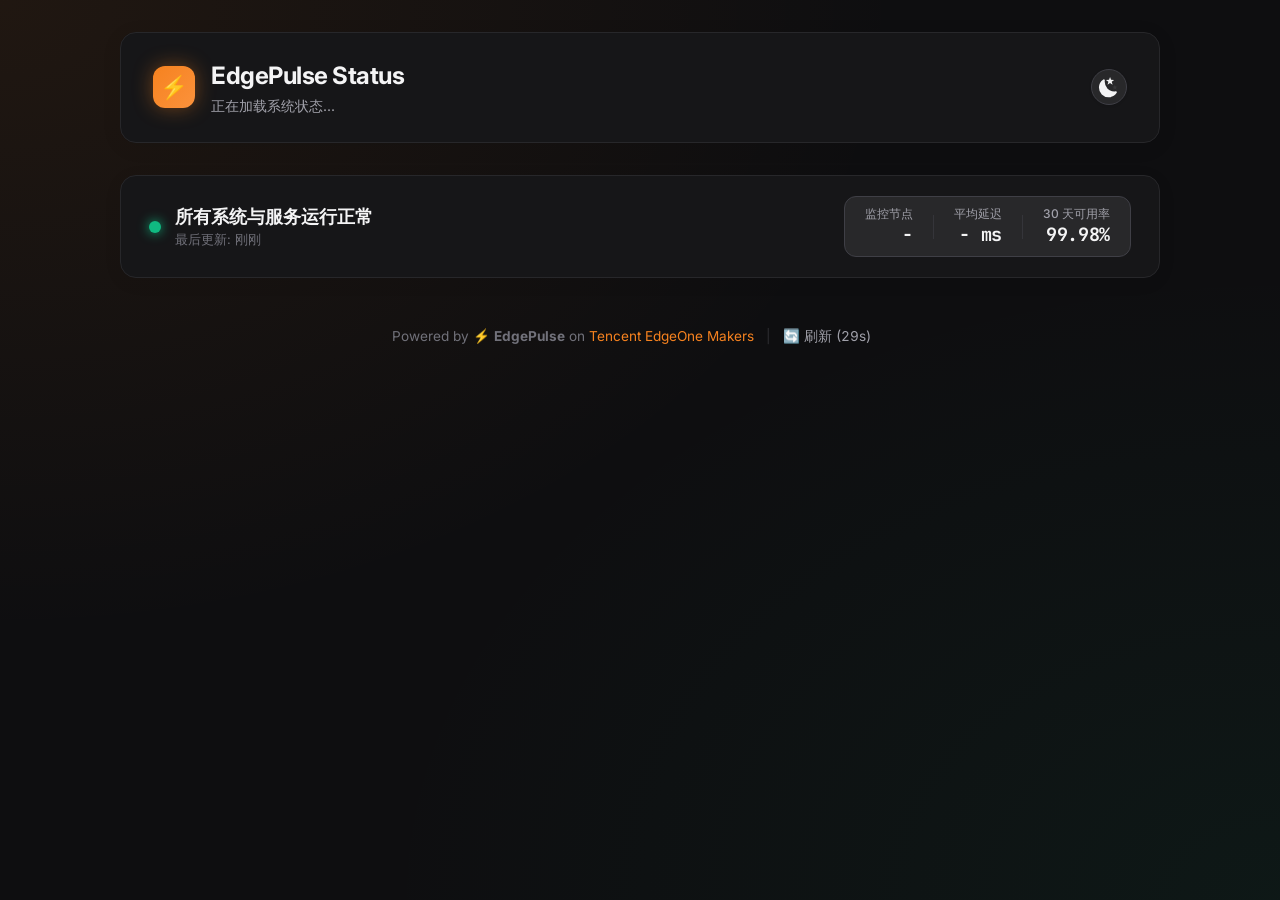
==== index.html @ 8e7bcbd8 "fix(ui): enforce fixed width and tabular-nums on countdownText to prevent footer layout shift flicke" ====
<!DOCTYPE html>
<html lang="zh-CN">
<head>
  <meta charset="UTF-8">
  <meta name="viewport" content="width=device-width, initial-scale=1.0">
  <title id="pageTitle">EdgePulse - 边缘在线监控与服务状态</title>
  <link rel="shortcut icon" id="siteFavicon" href="data:image/svg+xml,<svg xmlns=%22http://www.w3.org/2000/svg%22 viewBox=%220 0 100 100%22><text y=%22.9em%22 font-size=%2290%22>⚡</text></svg>">
  <meta name="description" content="基于 EdgeOne Makers 构建的超低延时、全球多节点 Serverless 状态监控与 Status Page 系统">
  <link rel="stylesheet" href="index.css">
</head>
<body>
  <div class="container">
    <!-- Header -->
    <header>
      <div class="brand">
        <div class="brand-logo" id="appLogo">⚡</div>
        <div class="brand-info">
          <h1 id="appTitle">EdgePulse Status</h1>
          <p id="appAnnouncement">正在加载系统状态...</p>
        </div>
      </div>
      <div class="header-controls">
        <button class="refresh-btn" id="themeBtn" onclick="toggleTheme()" title="切换主题">
          <span id="themeBtnIcon">🌙</span>
        </button>
      </div>
    </header>

    <!-- Consolidated Hero Status & Metrics Banner -->
    <section class="status-hero-card" id="statusBanner">
      <div class="hero-left">
        <div class="status-pulse-dot operational" id="statusDot"></div>
        <div class="hero-status-info">
          <h2 id="overallStatusText">所有系统与服务运行正常</h2>
          <p id="lastCheckTime">最后更新: 刚刚</p>
        </div>
      </div>

      <div class="hero-right-metrics">
        <div class="metric-inline-item">
          <span class="metric-inline-label">监控节点</span>
          <span class="metric-inline-value" id="totalSitesCount">-</span>
        </div>
        <div class="metric-inline-divider"></div>
        <div class="metric-inline-item">
          <span class="metric-inline-label">平均延迟</span>
          <span class="metric-inline-value" id="avgLatencyValue">- ms</span>
        </div>
        <div class="metric-inline-divider"></div>
        <div class="metric-inline-item">
          <span class="metric-inline-label">30 天可用率</span>
          <span class="metric-inline-value" id="overallSlaValue">99.98%</span>
        </div>
      </div>
    </section>

    <!-- Main Service List Section -->
    <main id="serviceListContainer">
      <!-- Dynamic Service Cards Rendered by JS -->
    </main>

    <!-- Footer -->
    <footer>
      <p>
        <span>Powered by ⚡ <strong>EdgePulse</strong> on <a href="https://cloud.tencent.com/document/product/1552/127365" target="_blank" rel="noopener">Tencent EdgeOne Makers</a></span>
        <span id="icpContainer" style="display: none;">
          <span style="margin: 0 0.5rem; opacity: 0.3;">|</span>
          <a id="icpText" href="https://beian.miit.gov.cn/" target="_blank" rel="noopener" style="color: var(--text-secondary); text-decoration: none;"></a>
        </span>
        <span style="margin: 0 0.5rem; opacity: 0.3;">|</span>
        <span id="footerRefreshBtn" onclick="manualRefresh()" style="cursor: pointer; color: var(--text-secondary); transition: color 0.2s; display: inline-flex; align-items: center; gap: 0.3rem;" onmouseover="this.style.color='var(--color-accent)'" onmouseout="this.style.color='var(--text-secondary)'" title="点击立即刷新">
          <span>🔄</span> <span id="countdownText" style="display: inline-block; min-width: 84px; text-align: left; font-variant-numeric: tabular-nums;">刷新 (30s)</span>
        </span>
      </p>
    </footer>
  </div>

  <script src="index.js"></script>
</body>
</html>
---- index.css ----
/* EdgePulse - Cloudflare Kumo UI Design System (Powered by Base UI Tokens) */
@import url('https://fonts.googleapis.com/css2?family=Inter:wght@300;400;500;600;700&family=JetBrains+Mono:wght@400;500&display=swap');

:root, :root[data-theme="dimmed"] {
  /* Kumo UI Dark Tokens (Matte Obsidian) */
  --bg-primary: #0e0e10;
  --bg-card: #161618;
  --bg-card-hover: #1e1e22;
  --border-card: #27272a;
  --border-card-bright: #3f3f46;
  
  --bg-btn-secondary: rgba(255, 255, 255, 0.08);
  --bg-btn-secondary-hover: rgba(255, 255, 255, 0.16);

  --text-primary: #f4f4f5;
  --text-secondary: #a1a1aa;
  --text-muted: #71717a;
  
  --color-accent: #f6821f; /* Cloudflare Kumo Orange */
  --color-accent-blue: #3b82f6; /* Base UI Blue */
  --color-green: #10b981;
  --color-green-glow: rgba(16, 185, 129, 0.2);
  --color-yellow: #f59e0b;
  --color-yellow-glow: rgba(245, 158, 11, 0.2);
  --color-red: #ef4444;
  --color-red-glow: rgba(239, 68, 68, 0.2);

  --font-heading: 'Inter', -apple-system, BlinkMacSystemFont, sans-serif;
  --font-body: 'Inter', -apple-system, BlinkMacSystemFont, sans-serif;
  --font-mono: 'JetBrains Mono', monospace;
  --radius-kumo: 10px;
}

:root[data-theme="light"] {
  /* Kumo UI Light Tokens */
  --bg-primary: #f3f4f6;
  --bg-card: #ffffff;
  --bg-card-hover: #f9fafb;
  --border-card: #e5e7eb;
  --border-card-bright: #d1d5db;
  
  --bg-btn-secondary: #e5e7eb;
  --bg-btn-secondary-hover: #d1d5db;

  --text-primary: #111827;
  --text-secondary: #374151;
  --text-muted: #6b7280;
  
  --color-accent: #f6821f;
  --color-accent-blue: #2563eb;
  --color-green: #059669;
  --color-green-glow: rgba(5, 150, 105, 0.15);
  --color-yellow: #d97706;
  --color-yellow-glow: rgba(217, 119, 6, 0.15);
  --color-red: #dc2626;
  --color-red-glow: rgba(220, 38, 38, 0.15);

  --font-heading: 'Inter', sans-serif;
  --font-body: 'Inter', sans-serif;
  --font-mono: 'JetBrains Mono', monospace;
  --radius-kumo: 10px;
}

* {
  box-sizing: border-box;
  margin: 0;
  padding: 0;
}

body {
  background-color: var(--bg-primary);
  background-image: 
    radial-gradient(at 0% 0%, rgba(246, 130, 31, 0.08) 0px, transparent 50%),
    radial-gradient(at 100% 100%, rgba(16, 185, 129, 0.06) 0px, transparent 50%);
  background-attachment: fixed;
  color: var(--text-primary);
  font-family: var(--font-body);
  line-height: 1.6;
  min-height: 100vh;
  padding: 2rem 1rem;
}

.container {
  max-width: 1040px;
  margin: 0 auto;
}

/* Glass Header */
header {
  background: var(--bg-card);
  backdrop-filter: blur(16px);
  -webkit-backdrop-filter: blur(16px);
  border: 1px solid var(--border-card);
  border-radius: 16px;
  padding: 1.5rem 2rem;
  margin-bottom: 2rem;
  display: flex;
  justify-content: space-between;
  align-items: center;
  box-shadow: 0 4px 20px rgba(0, 0, 0, 0.08);
}

.brand {
  display: flex;
  align-items: center;
  gap: 1rem;
}

.brand-logo {
  width: 42px;
  height: 42px;
  background: linear-gradient(135deg, #f6821f, #fb923c);
  border-radius: 12px;
  display: flex;
  align-items: center;
  justify-content: center;
  font-size: 1.4rem;
  font-weight: 700;
  color: #fff;
  box-shadow: 0 0 20px rgba(246, 130, 31, 0.4);
}

.brand-info h1 {
  font-family: var(--font-heading);
  font-size: 1.5rem;
  font-weight: 700;
  letter-spacing: -0.02em;
  color: var(--text-primary);
}

.brand-info p {
  font-size: 0.875rem;
  color: var(--text-secondary);
}

.header-controls {
  display: flex;
  align-items: center;
  gap: 0.75rem;
}

.refresh-btn {
  background: var(--bg-btn-secondary);
  border: 1px solid var(--border-card-bright);
  color: var(--text-primary);
  width: 36px;
  height: 36px;
  padding: 0;
  border-radius: 50%;
  cursor: pointer;
  display: inline-flex;
  align-items: center;
  justify-content: center;
  transition: all 0.2s cubic-bezier(0.16, 1, 0.3, 1);
  box-shadow: 0 1px 3px rgba(0,0,0,0.1);
}

.refresh-btn:hover {
  background: var(--bg-btn-secondary-hover);
  border-color: var(--color-accent);
  color: var(--color-accent);
  transform: translateY(-1px);
}

.refresh-btn svg {
  width: 1.45rem;
  height: 1.45rem;
  display: block;
}

.logout-btn {
  background: rgba(239, 68, 68, 0.12);
  border: 1px solid rgba(239, 68, 68, 0.3);
  color: var(--color-red);
  padding: 0.45rem 0.9rem;
  border-radius: 9999px;
  cursor: pointer;
  font-size: 0.85rem;
  font-weight: 500;
  display: inline-flex;
  align-items: center;
  gap: 0.35rem;
  transition: all 0.2s cubic-bezier(0.16, 1, 0.3, 1);
}

.logout-btn:hover {
  background: var(--color-red);
  color: #ffffff;
  border-color: var(--color-red);
}

/* Integrated Single Hero Status & Metrics Card */
.status-hero-card {
  background: var(--bg-card);
  border: 1px solid var(--border-card);
  border-radius: 16px;
  padding: 1.25rem 1.75rem;
  margin-bottom: 2rem;
  display: flex;
  align-items: center;
  justify-content: space-between;
  gap: 1.5rem;
  box-shadow: 0 4px 20px rgba(0, 0, 0, 0.05);
  flex-wrap: wrap;
}

.hero-left {
  display: flex;
  align-items: center;
  gap: 0.85rem;
  flex: 1;
  min-width: 260px;
}

.status-pulse-dot {
  width: 12px;
  height: 12px;
  border-radius: 50%;
  flex-shrink: 0;
}

.status-pulse-dot.operational {
  background-color: var(--color-green);
  box-shadow: 0 0 12px var(--color-green);
}

.status-pulse-dot.degraded {
  background-color: var(--color-yellow);
  box-shadow: 0 0 12px var(--color-yellow);
}

.status-pulse-dot.down {
  background-color: var(--color-red);
  box-shadow: 0 0 12px var(--color-red);
}

.hero-status-info {
  display: flex;
  flex-direction: column;
  justify-content: center;
}

.hero-status-info h2 {
  font-family: var(--font-heading);
  font-size: 1.15rem;
  font-weight: 600;
  color: var(--text-primary);
  line-height: 1.3;
  margin: 0;
}

.hero-status-info p {
  font-size: 0.8rem;
  color: var(--text-muted);
  margin: 0.2rem 0 0 0;
  line-height: 1.2;
}

/* Right-aligned Metrics inside Hero Card */
.hero-right-metrics {
  display: flex;
  align-items: center;
  gap: 1.25rem;
  background: var(--bg-btn-secondary);
  border: 1px solid var(--border-card-bright);
  padding: 0.65rem 1.25rem;
  border-radius: 12px;
}

.metric-inline-item {
  display: flex;
  flex-direction: column;
  align-items: flex-end;
}

.metric-inline-label {
  font-size: 0.75rem;
  color: var(--text-secondary);
  font-weight: 500;
  line-height: 1.2;
}

.metric-inline-value {
  font-family: var(--font-mono);
  font-size: 1.15rem;
  font-weight: 700;
  color: var(--text-primary);
  letter-spacing: -0.02em;
  margin-top: 0.15rem;
  line-height: 1.2;
}

.metric-inline-divider {
  width: 1px;
  height: 24px;
  background: var(--border-card-bright);
  opacity: 0.6;
}

/* Tag Badges for SSL & Domain Expiry */
.tag-badge {
  display: inline-flex;
  align-items: center;
  gap: 0.25rem;
  font-size: 0.7rem;
  font-family: var(--font-mono);
  padding: 0.12rem 0.45rem;
  border-radius: 9999px;
  background: var(--bg-btn-secondary);
  border: 1px solid var(--border-card-bright);
  font-weight: 500;
}

/* Sparkline Container */
.sparkline-container {
  display: flex;
  align-items: center;
  gap: 0.6rem;
}

.sparkline-svg {
  width: 70px;
  height: 20px;
  overflow: visible;
}

/* Group & Section Title */
.group-title {
  font-family: var(--font-heading);
  font-size: 0.95rem;
  font-weight: 600;
  color: var(--text-secondary);
  margin: 1.25rem 0 0.65rem 0;
  display: flex;
  align-items: center;
  gap: 0.4rem;
}

/* System Grid Cards */
.services-grid {
  display: flex;
  flex-direction: column;
  gap: 0.65rem;
}

.service-card {
  background: var(--bg-card);
  border: 1px solid var(--border-card);
  border-radius: 12px;
  padding: 0.75rem 1.15rem;
  margin-bottom: 0.65rem;
  transition: all 0.2s cubic-bezier(0.16, 1, 0.3, 1);
}

.service-card:hover {
  border-color: var(--border-card-bright);
  box-shadow: 0 4px 14px rgba(0,0,0,0.05);
}

.service-header {
  display: flex;
  justify-content: space-between;
  align-items: center;
}

.service-info {
  display: flex;
  align-items: center;
  gap: 0.5rem;
}

.service-name {
  font-weight: 600;
  font-size: 0.9rem;
  color: var(--text-primary);
  display: flex;
  align-items: center;
  gap: 0.4rem;
  flex-wrap: wrap;
}

.service-type {
  font-size: 0.7rem;
  font-family: var(--font-mono);
  padding: 0.1rem 0.4rem;
  border-radius: 4px;
  background: var(--bg-card-hover);
  color: var(--text-muted);
}

.badge {
  padding: 0.15rem 0.55rem;
  border-radius: 9999px;
  font-size: 0.75rem;
  font-weight: 600;
  display: inline-flex;
  align-items: center;
  gap: 0.25rem;
}

.badge-operational {
  background: var(--color-green-glow);
  color: var(--color-green);
  border: 1px solid rgba(16, 185, 129, 0.3);
}

.badge-degraded {
  background: var(--color-yellow-glow);
  color: var(--color-yellow);
  border: 1px solid rgba(245, 158, 11, 0.3);
}

.badge-down {
  background: var(--color-red-glow);
  color: var(--color-red);
  border: 1px solid rgba(239, 68, 68, 0.3);
}

/* Uptime Bar (30 Days) */
.uptime-bar-container {
  margin-top: 0.45rem;
}

.uptime-bar-header {
  display: flex;
  justify-content: space-between;
  font-size: 0.7rem;
  color: var(--text-muted);
  margin-bottom: 0.25rem;
}

.uptime-bars {
  display: flex;
  gap: 2px;
  height: 12px;
}

.uptime-bar-pill {
  flex: 1;
  border-radius: 3px;
  background-color: var(--color-green);
  opacity: 0.85;
  transition: opacity 0.2s;
  position: relative;
}

.uptime-bar-pill:hover {
  opacity: 1;
  transform: scaleY(1.15);
}

.uptime-bar-pill.down {
  background-color: var(--color-red);
}

.uptime-bar-pill.degraded {
  background-color: var(--color-yellow);
}

/* Sparkline Chart Container */
.latency-info {
  font-size: 0.85rem;
  color: var(--text-secondary);
  display: flex;
  align-items: center;
  gap: 1rem;
}

footer {
  text-align: center;
  margin-top: 3rem;
  color: var(--text-muted);
  font-size: 0.85rem;
}

footer a {
  color: var(--color-accent);
  text-decoration: none;
}

#countdownText {
  display: inline-block;
  min-width: 84px;
  text-align: left;
  font-variant-numeric: tabular-nums;
}

/* Modal Component */
.modal-overlay {
  position: fixed;
  top: 0;
  left: 0;
  right: 0;
  bottom: 0;
  background: rgba(0, 0, 0, 0.7);
  backdrop-filter: blur(12px);
  display: flex;
  align-items: center;
  justify-content: center;
  z-index: 999;
  opacity: 0;
  pointer-events: none;
  transition: all 0.3s ease;
}

.modal-overlay.active {
  opacity: 1;
  pointer-events: auto;
}

.modal-content {
  background: var(--bg-card);
  border: 1px solid var(--border-card-bright);
  border-radius: 16px;
  width: 100%;
  max-width: 520px;
  padding: 1.75rem;
  box-shadow: 0 20px 50px rgba(0, 0, 0, 0.4);
}

.modal-header {
  display: flex;
  justify-content: space-between;
  align-items: center;
  margin-bottom: 1.5rem;
}

.close-btn {
  background: none;
  border: none;
  color: var(--text-secondary);
  font-size: 1.25rem;
  cursor: pointer;
}

.form-group {
  margin-bottom: 1.25rem;
}

.form-group label {
  display: block;
  font-size: 0.875rem;
  font-weight: 500;
  color: var(--text-primary);
  margin-bottom: 0.45rem;
}

/* Cloudflare Kumo UI / Base UI Form Controls */
input[type="text"],
input[type="password"],
input[type="url"],
input[type="number"],
input[type="email"],
select,
textarea {
  width: 100%;
  background: var(--bg-card);
  border: 1px solid var(--border-card-bright);
  border-radius: var(--radius-kumo, 8px);
  padding: 0.65rem 0.85rem;
  color: var(--text-primary);
  font-family: var(--font-body);
  font-size: 0.875rem;
  line-height: 1.4;
  outline: none;
  box-sizing: border-box;
  transition: all 0.15s ease-in-out;
  box-shadow: 0 1px 2px rgba(0, 0, 0, 0.05);
}

input::placeholder, select::placeholder {
  color: var(--text-muted);
}

/* Base UI / Kumo UI Focus Ring (Cloudflare Orange Accent) */
input[type="text"]:focus,
input[type="password"]:focus,
input[type="url"]:focus,
input[type="number"]:focus,
input[type="email"]:focus,
select:focus,
textarea:focus {
  border-color: var(--color-accent) !important;
  box-shadow: 0 0 0 3px rgba(246, 130, 31, 0.2) !important;
  background: var(--bg-card);
}

/* Cloudflare Kumo UI / Base UI Toast & Confirm Modal System */
.kumo-toast-container {
  position: fixed;
  top: 1.5rem;
  right: 1.5rem;
  z-index: 10000;
  display: flex;
  flex-direction: column;
  gap: 0.75rem;
  pointer-events: none;
}

.kumo-toast {
  pointer-events: auto;
  min-width: 300px;
  max-width: 440px;
  background: var(--bg-card);
  border: 1px solid var(--border-card-bright);
  border-radius: var(--radius-kumo, 10px);
  padding: 0.85rem 1.1rem;
  box-shadow: 0 12px 32px rgba(0, 0, 0, 0.3);
  display: flex;
  align-items: flex-start;
  gap: 0.75rem;
  color: var(--text-primary);
  font-family: var(--font-body);
  font-size: 0.875rem;
  line-height: 1.4;
  backdrop-filter: blur(16px);
  -webkit-backdrop-filter: blur(16px);
  transform: translateY(-20px) scale(0.95);
  opacity: 0;
  transition: all 0.3s cubic-bezier(0.16, 1, 0.3, 1);
}

.kumo-toast.show {
  transform: translateY(0) scale(1);
  opacity: 1;
}

.kumo-toast-icon {
  font-size: 1.1rem;
  line-height: 1;
  margin-top: 0.1rem;
}

.kumo-toast-content {
  flex: 1;
}

.kumo-toast-title {
  font-weight: 600;
  margin-bottom: 0.2rem;
}

.kumo-toast-close {
  cursor: pointer;
  color: var(--text-muted);
  font-size: 1rem;
  line-height: 1;
  padding: 0.1rem 0.3rem;
  border-radius: 4px;
  transition: color 0.15s;
}

.kumo-toast-close:hover {
  color: var(--text-primary);
}

.kumo-toast.success {
  border-left: 4px solid var(--color-green);
}
.kumo-toast.error {
  border-left: 4px solid var(--color-red);
}
.kumo-toast.info {
  border-left: 4px solid var(--color-accent);
}

/* Cloudflare Kumo Confirm Modal */
.kumo-dialog-overlay {
  position: fixed;
  top: 0; left: 0; right: 0; bottom: 0;
  background: rgba(0, 0, 0, 0.6);
  backdrop-filter: blur(12px);
  z-index: 99999;
  display: flex;
  align-items: center;
  justify-content: center;
  opacity: 0;
  pointer-events: none;
  transition: opacity 0.2s cubic-bezier(0.16, 1, 0.3, 1);
}

.kumo-dialog-overlay.active {
  opacity: 1;
  pointer-events: auto;
}

.kumo-dialog-card {
  background: var(--bg-card);
  border: 1px solid var(--border-card-bright);
  border-radius: 14px;
  width: 90%;
  max-width: 420px;
  padding: 1.5rem;
  box-shadow: 0 20px 40px rgba(0, 0, 0, 0.3);
  transform: scale(0.95);
  transition: transform 0.2s cubic-bezier(0.16, 1, 0.3, 1);
}

.kumo-dialog-overlay.active .kumo-dialog-card {
  transform: scale(1);
}

.kumo-dialog-title {
  font-family: var(--font-heading);
  font-size: 1.1rem;
  font-weight: 600;
  color: var(--text-primary);
  margin-bottom: 0.6rem;
}

.kumo-dialog-body {
  font-size: 0.9rem;
  color: var(--text-secondary);
  margin-bottom: 1.5rem;
  line-height: 1.5;
}

/* Cloudflare Kumo UI / Base UI Toggle Switch Component */
.kumo-switch {
  position: relative;
  display: inline-flex;
  align-items: center;
  gap: 0.6rem;
  cursor: pointer;
  user-select: none;
  font-size: 0.875rem;
  color: var(--text-primary);
}

.kumo-switch input[type="checkbox"] {
  position: absolute;
  opacity: 0;
  width: 0;
  height: 0;
  margin: 0;
}

.kumo-switch-track {
  width: 42px;
  height: 22px;
  background-color: var(--bg-btn-secondary);
  border: 1px solid var(--border-card-bright);
  border-radius: 9999px;
  position: relative;
  transition: background-color 0.25s cubic-bezier(0.16, 1, 0.3, 1), border-color 0.25s;
  flex-shrink: 0;
}

.kumo-switch-thumb {
  width: 16px;
  height: 16px;
  background-color: #ffffff;
  border-radius: 50%;
  position: absolute;
  top: 2px;
  left: 2px;
  box-shadow: 0 2px 5px rgba(0, 0, 0, 0.3);
  transition: transform 0.25s cubic-bezier(0.16, 1, 0.3, 1);
}

/* Switch Active/Checked State */
.kumo-switch input[type="checkbox"]:checked + .kumo-switch-track {
  background-color: var(--color-accent);
  border-color: var(--color-accent);
}

.kumo-switch input[type="checkbox"]:checked + .kumo-switch-track .kumo-switch-thumb {
  transform: translateX(20px);
}

/* Base UI Focus Ring */
.kumo-switch input[type="checkbox"]:focus-visible + .kumo-switch-track {
  outline: 2px solid var(--color-accent);
  outline-offset: 2px;
}

.checkbox-item {
  display: inline-flex;
  align-items: center;
  gap: 0.5rem;
  background: var(--bg-btn-secondary);
  padding: 0.4rem 0.8rem;
  border-radius: 6px;
  border: 1px solid var(--border-card-bright);
  cursor: pointer;
  color: var(--text-primary);
}

input[type="file"] {
  background: var(--bg-card);
  border: 1px solid var(--border-card-bright);
  border-radius: var(--radius-kumo, 8px);
  padding: 0.35rem 0.5rem;
  color: var(--text-primary);
  font-family: var(--font-body);
  font-size: 0.85rem;
  cursor: pointer;
  box-sizing: border-box;
}

input[type="file"]::file-selector-button {
  background: var(--bg-btn-secondary);
  border: 1px solid var(--border-card-bright);
  color: var(--text-primary);
  padding: 0.35rem 0.75rem;
  border-radius: 6px;
  cursor: pointer;
  font-family: var(--font-body);
  font-size: 0.8rem;
  font-weight: 500;
  margin-right: 0.75rem;
  transition: all 0.2s ease;
}

input[type="file"]::file-selector-button:hover {
  background: var(--color-accent);
  color: #ffffff;
  border-color: var(--color-accent);
}

/* Select dropdown options styling */
select option {
  background-color: var(--bg-card);
  color: var(--text-primary);
  padding: 0.5rem;
}

.modal-footer {
  display: flex;
  justify-content: flex-end;
  gap: 0.75rem;
  margin-top: 1.5rem;
}

/* Universal Button Styles (Light & Dark Responsive) */
.btn-primary {
  background: var(--color-accent);
  color: #ffffff;
  border: none;
  padding: 0.65rem 1.25rem;
  border-radius: 8px;
  cursor: pointer;
  font-weight: 600;
  transition: all 0.2s ease-in-out;
  box-shadow: 0 2px 6px rgba(246, 130, 31, 0.3);
}

.btn-primary:hover {
  background: #e07014;
  box-shadow: 0 4px 12px rgba(246, 130, 31, 0.4);
  transform: translateY(-1px);
}

.btn-secondary {
  background: var(--bg-btn-secondary);
  color: var(--text-primary);
  border: 1px solid var(--border-card-bright);
  padding: 0.65rem 1rem;
  border-radius: 8px;
  cursor: pointer;
  font-weight: 500;
  transition: all 0.2s ease-in-out;
}

.btn-secondary:hover {
  background: var(--bg-btn-secondary-hover);
  border-color: var(--text-secondary);
  color: var(--text-primary);
}

@media (max-width: 768px) {
  header, .status-banner {
    flex-direction: column;
    align-items: flex-start;
    gap: 1rem;
  }
  .metrics-grid {
    grid-template-columns: 1fr;
  }
}
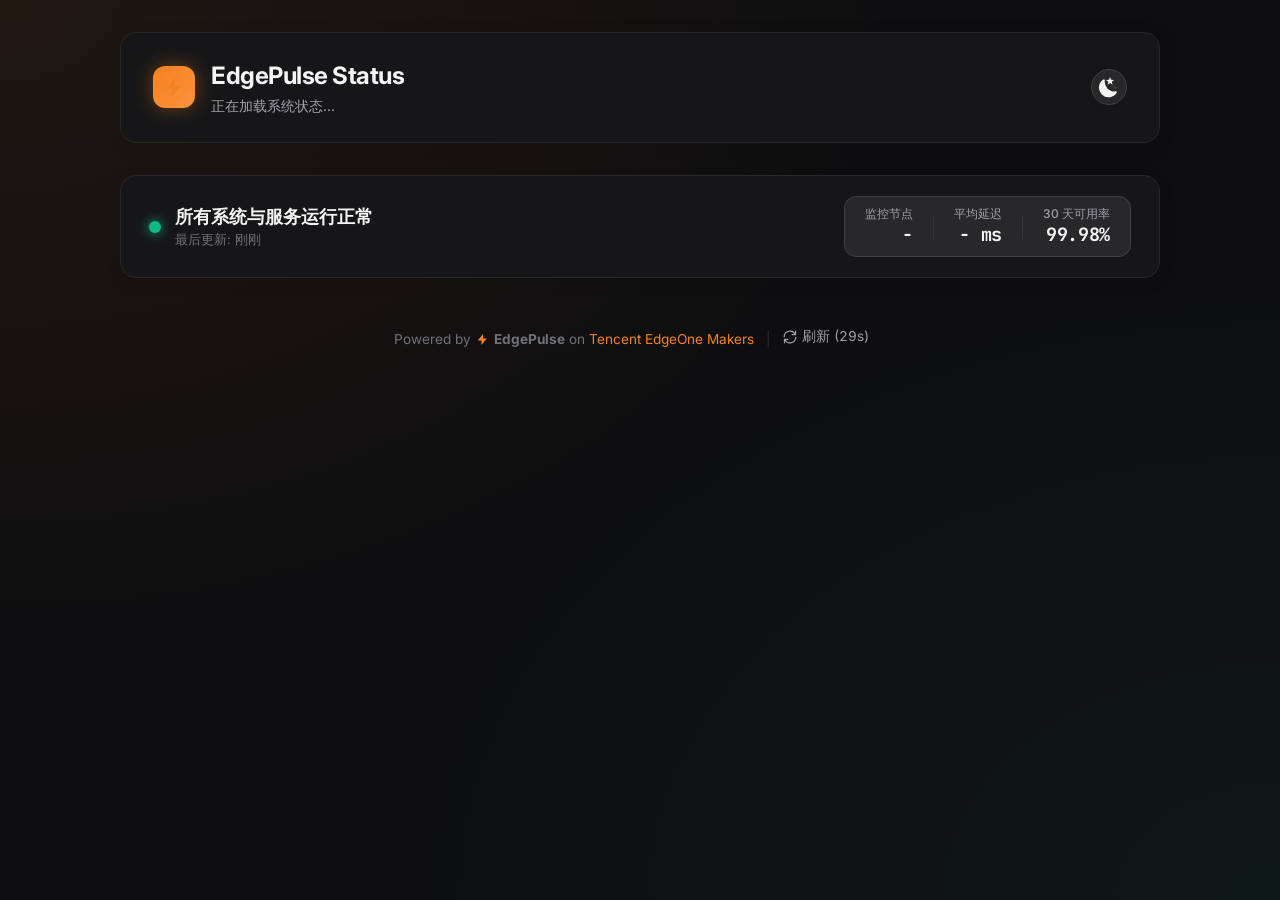
==== commit fe353bd5: "style(ui): eliminate all emoji icons across entire codebase and replace with resolution-independent " ====
--- a/index.html
+++ b/index.html
@@ -4,7 +4,7 @@
   <meta charset="UTF-8">
   <meta name="viewport" content="width=device-width, initial-scale=1.0">
   <title id="pageTitle">EdgePulse - 边缘在线监控与服务状态</title>
-  <link rel="shortcut icon" id="siteFavicon" href="data:image/svg+xml,<svg xmlns=%22http://www.w3.org/2000/svg%22 viewBox=%220 0 100 100%22><text y=%22.9em%22 font-size=%2290%22>⚡</text></svg>">
+  <link rel="shortcut icon" id="siteFavicon" href="data:image/svg+xml,<svg xmlns=%22http://www.w3.org/2000/svg%22 viewBox=%220 0 24 24%22 fill=%22%23f6821f%22><path d=%22M13 2L3 14h7v8l10-12h-7z%22/></svg>">
   <meta name="description" content="基于 EdgeOne Makers 构建的超低延时、全球多节点 Serverless 状态监控与 Status Page 系统">
   <link rel="stylesheet" href="index.css">
 </head>
@@ -13,7 +13,7 @@
     <!-- Header -->
     <header>
       <div class="brand">
-        <div class="brand-logo" id="appLogo">⚡</div>
+        <div class="brand-logo" id="appLogo"><svg width="22" height="22" viewBox="0 0 24 24" fill="var(--color-accent)"><path d="M13 2L3 14h7v8l10-12h-7z"/></svg></div>
         <div class="brand-info">
           <h1 id="appTitle">EdgePulse Status</h1>
           <p id="appAnnouncement">正在加载系统状态...</p>
@@ -21,7 +21,7 @@
       </div>
       <div class="header-controls">
         <button class="refresh-btn" id="themeBtn" onclick="toggleTheme()" title="切换主题">
-          <span id="themeBtnIcon">🌙</span>
+          <span id="themeBtnIcon"></span>
         </button>
       </div>
     </header>
@@ -62,14 +62,14 @@
     <!-- Footer -->
     <footer>
       <p>
-        <span>Powered by ⚡ <strong>EdgePulse</strong> on <a href="https://cloud.tencent.com/document/product/1552/127365" target="_blank" rel="noopener">Tencent EdgeOne Makers</a></span>
+        <span>Powered by <svg width="13" height="13" viewBox="0 0 24 24" fill="var(--color-accent)" style="vertical-align: -0.15em; margin: 0 1px;"><path d="M13 2L3 14h7v8l10-12h-7z"/></svg> <strong>EdgePulse</strong> on <a href="https://cloud.tencent.com/document/product/1552/127365" target="_blank" rel="noopener">Tencent EdgeOne Makers</a></span>
         <span id="icpContainer" style="display: none;">
           <span style="margin: 0 0.5rem; opacity: 0.3;">|</span>
           <a id="icpText" href="https://beian.miit.gov.cn/" target="_blank" rel="noopener" style="color: var(--text-secondary); text-decoration: none;"></a>
         </span>
         <span style="margin: 0 0.5rem; opacity: 0.3;">|</span>
         <span id="footerRefreshBtn" onclick="manualRefresh()" style="cursor: pointer; color: var(--text-secondary); transition: color 0.2s; display: inline-flex; align-items: center; gap: 0.3rem;" onmouseover="this.style.color='var(--color-accent)'" onmouseout="this.style.color='var(--text-secondary)'" title="点击立即刷新">
-          <span>🔄</span> <span id="countdownText" style="display: inline-block; min-width: 84px; text-align: left; font-variant-numeric: tabular-nums;">刷新 (30s)</span>
+          <svg width="14" height="14" viewBox="0 0 24 24" fill="none" stroke="currentColor" stroke-width="2" stroke-linecap="round" stroke-linejoin="round" style="vertical-align: -0.15em;"><path d="M21.5 2v6h-6M2.5 22v-6h6M2 11.5a10 10 0 0 1 18.8-4.3M22 12.5a10 10 0 0 1-18.8 4.3"/></svg> <span id="countdownText" style="display: inline-block; min-width: 84px; text-align: left; font-variant-numeric: tabular-nums;">刷新 (30s)</span>
         </span>
       </p>
     </footer>
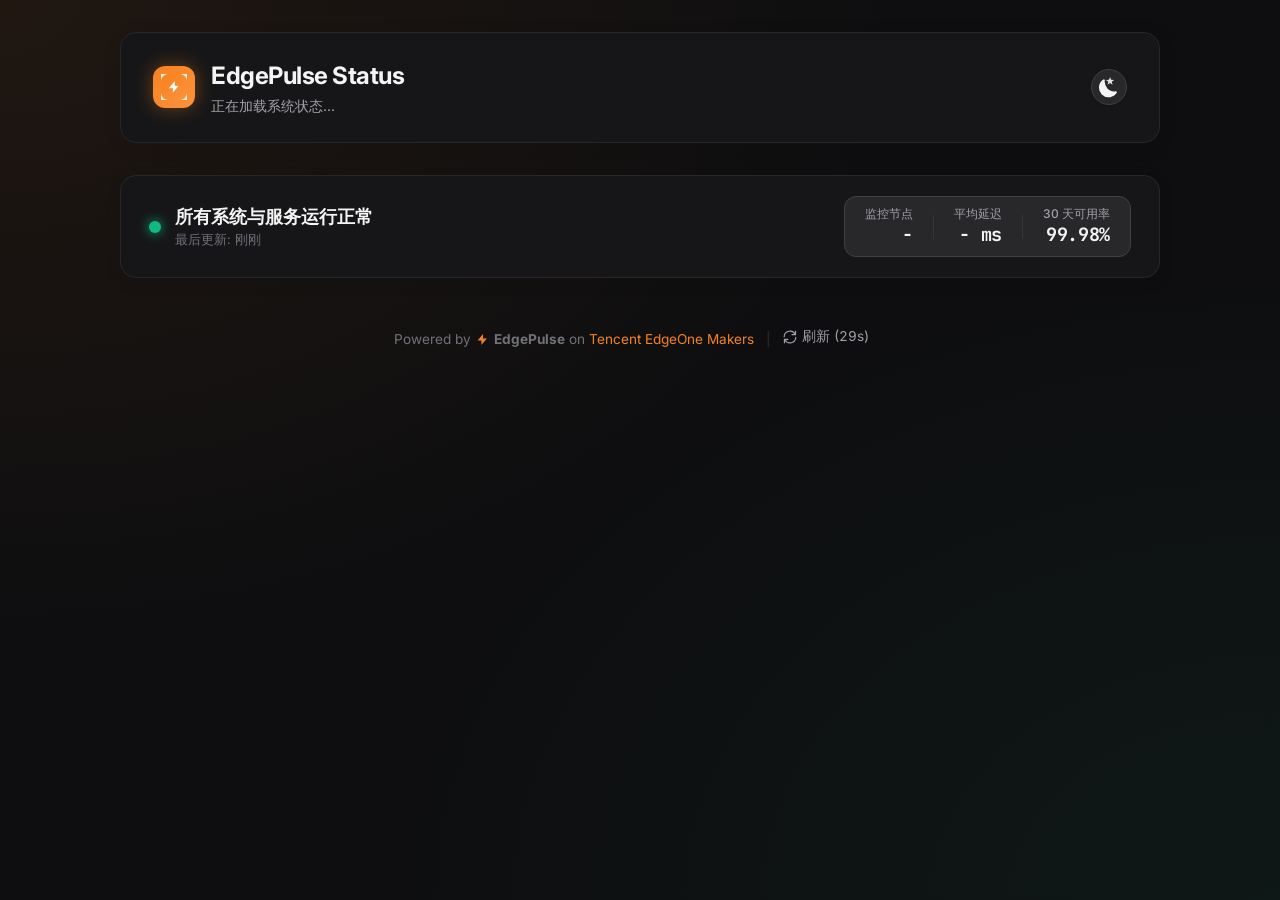
==== commit 54d911cb: "refactor(brand): update website favicons, brand header logos, and README logo to use public/images/l" ====
--- a/index.html
+++ b/index.html
@@ -4,7 +4,7 @@
   <meta charset="UTF-8">
   <meta name="viewport" content="width=device-width, initial-scale=1.0">
   <title id="pageTitle">EdgePulse - 边缘在线监控与服务状态</title>
-  <link rel="shortcut icon" id="siteFavicon" href="data:image/svg+xml,<svg xmlns=%22http://www.w3.org/2000/svg%22 viewBox=%220 0 24 24%22 fill=%22%23f6821f%22><path d=%22M13 2L3 14h7v8l10-12h-7z%22/></svg>">
+  <link rel="shortcut icon" id="siteFavicon" href="/public/images/logo.png">
   <meta name="description" content="基于 EdgeOne Makers 构建的超低延时、全球多节点 Serverless 状态监控与 Status Page 系统">
   <link rel="stylesheet" href="index.css">
 </head>
@@ -13,7 +13,7 @@
     <!-- Header -->
     <header>
       <div class="brand">
-        <div class="brand-logo" id="appLogo"><svg width="22" height="22" viewBox="0 0 24 24" fill="var(--color-accent)"><path d="M13 2L3 14h7v8l10-12h-7z"/></svg></div>
+        <div class="brand-logo" id="appLogo"><img src="/public/images/logo.png" width="26" height="26" style="object-fit: contain; vertical-align: middle;"></div>
         <div class="brand-info">
           <h1 id="appTitle">EdgePulse Status</h1>
           <p id="appAnnouncement">正在加载系统状态...</p>
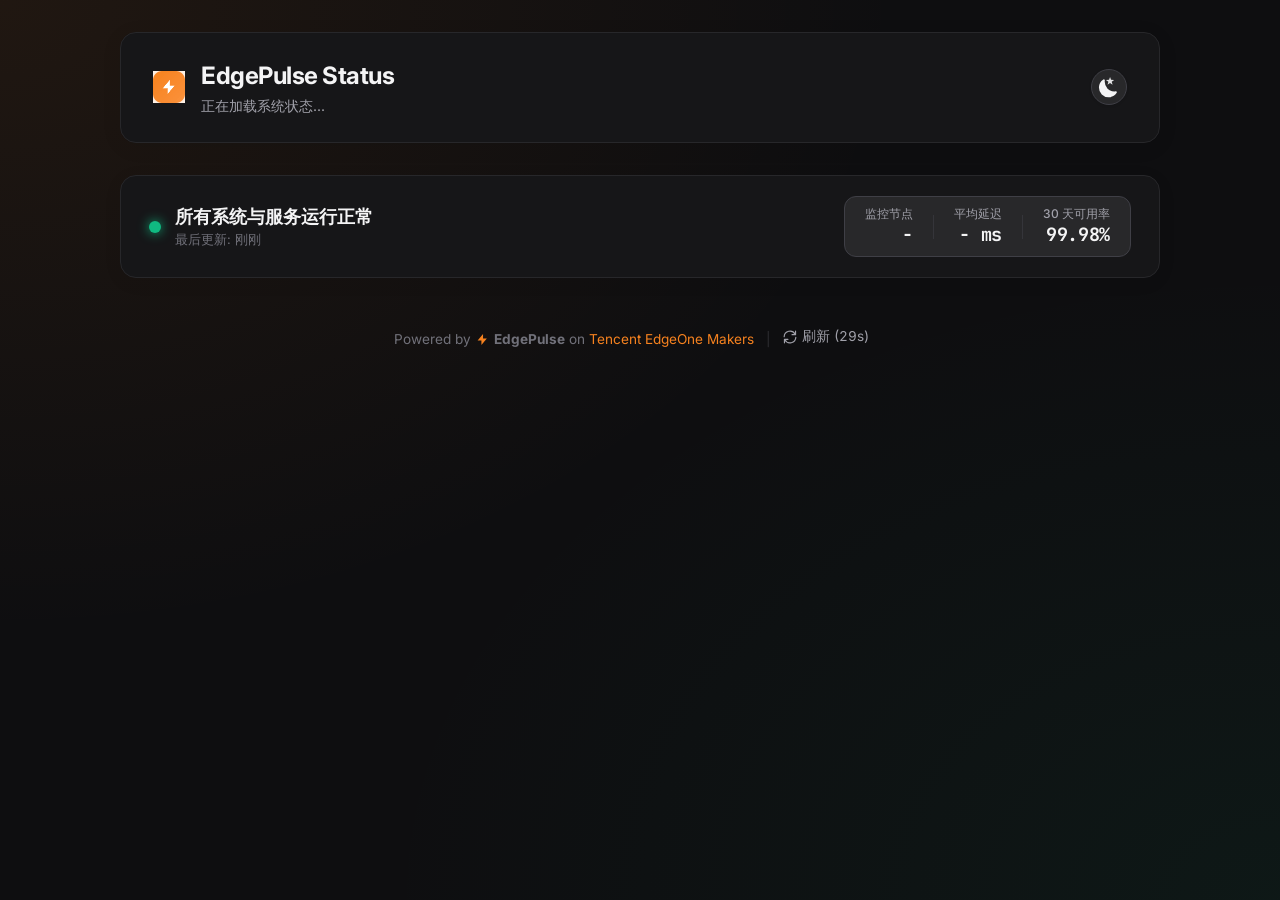
==== commit ac34dc86: "style(brand): remove duplicate brand-logo container wrappers and display logo image directly" ====
--- a/index.html
+++ b/index.html
@@ -13,7 +13,7 @@
     <!-- Header -->
     <header>
       <div class="brand">
-        <div class="brand-logo" id="appLogo"><img src="/public/images/logo.png" width="26" height="26" style="object-fit: contain; vertical-align: middle;"></div>
+        <img id="appLogo" src="/public/images/logo.png" width="32" height="32" style="object-fit: contain; vertical-align: middle;">
         <div class="brand-info">
           <h1 id="appTitle">EdgePulse Status</h1>
           <p id="appAnnouncement">正在加载系统状态...</p>
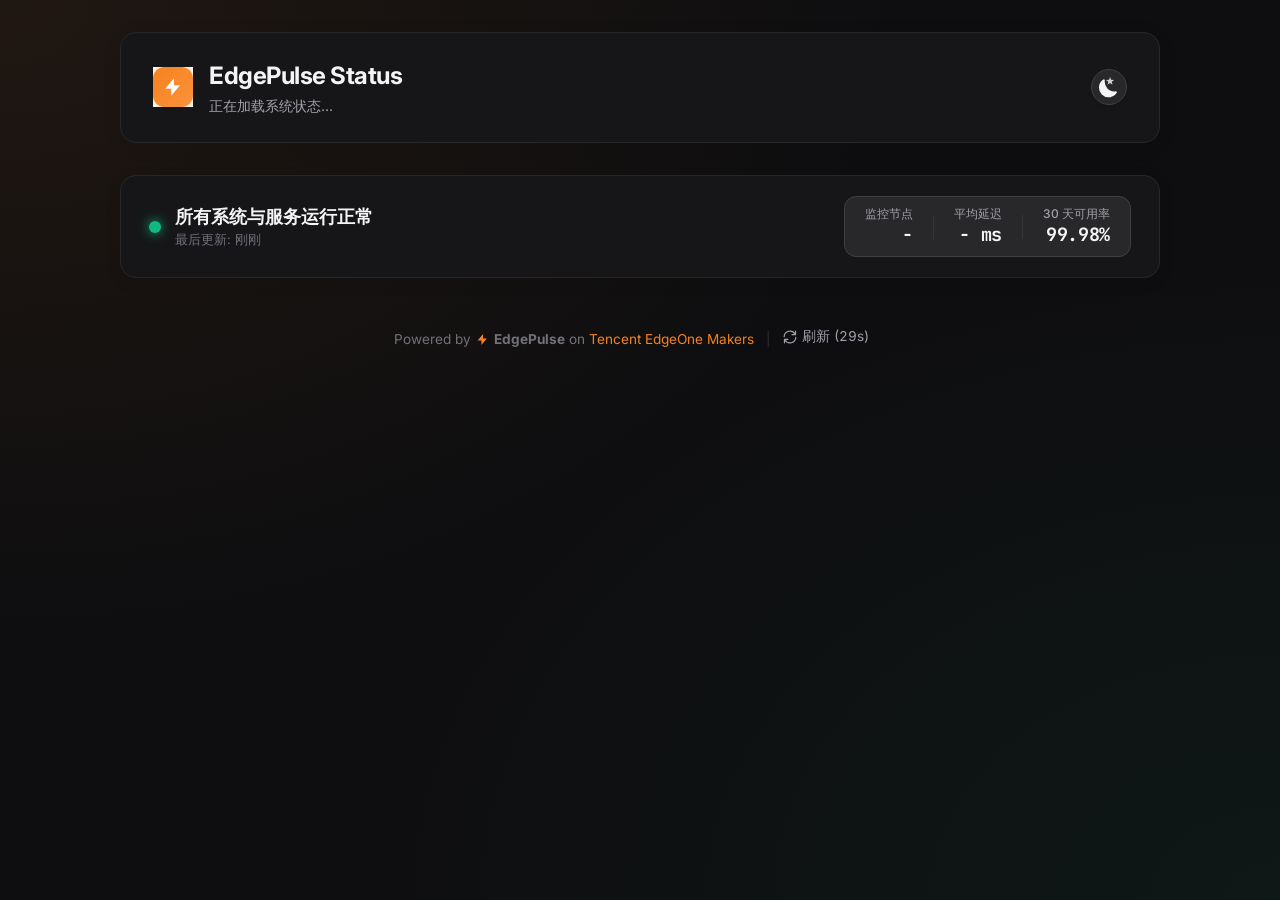
==== commit 740d561d: "style(brand): enlarge brand logo size from 32x32px to 40x40px across index.html and admin.html" ====
--- a/index.html
+++ b/index.html
@@ -13,7 +13,7 @@
     <!-- Header -->
     <header>
       <div class="brand">
-        <img id="appLogo" src="/public/images/logo.png" width="32" height="32" style="object-fit: contain; vertical-align: middle;">
+        <img id="appLogo" src="/public/images/logo.png" width="40" height="40" style="object-fit: contain; vertical-align: middle;">
         <div class="brand-info">
           <h1 id="appTitle">EdgePulse Status</h1>
           <p id="appAnnouncement">正在加载系统状态...</p>
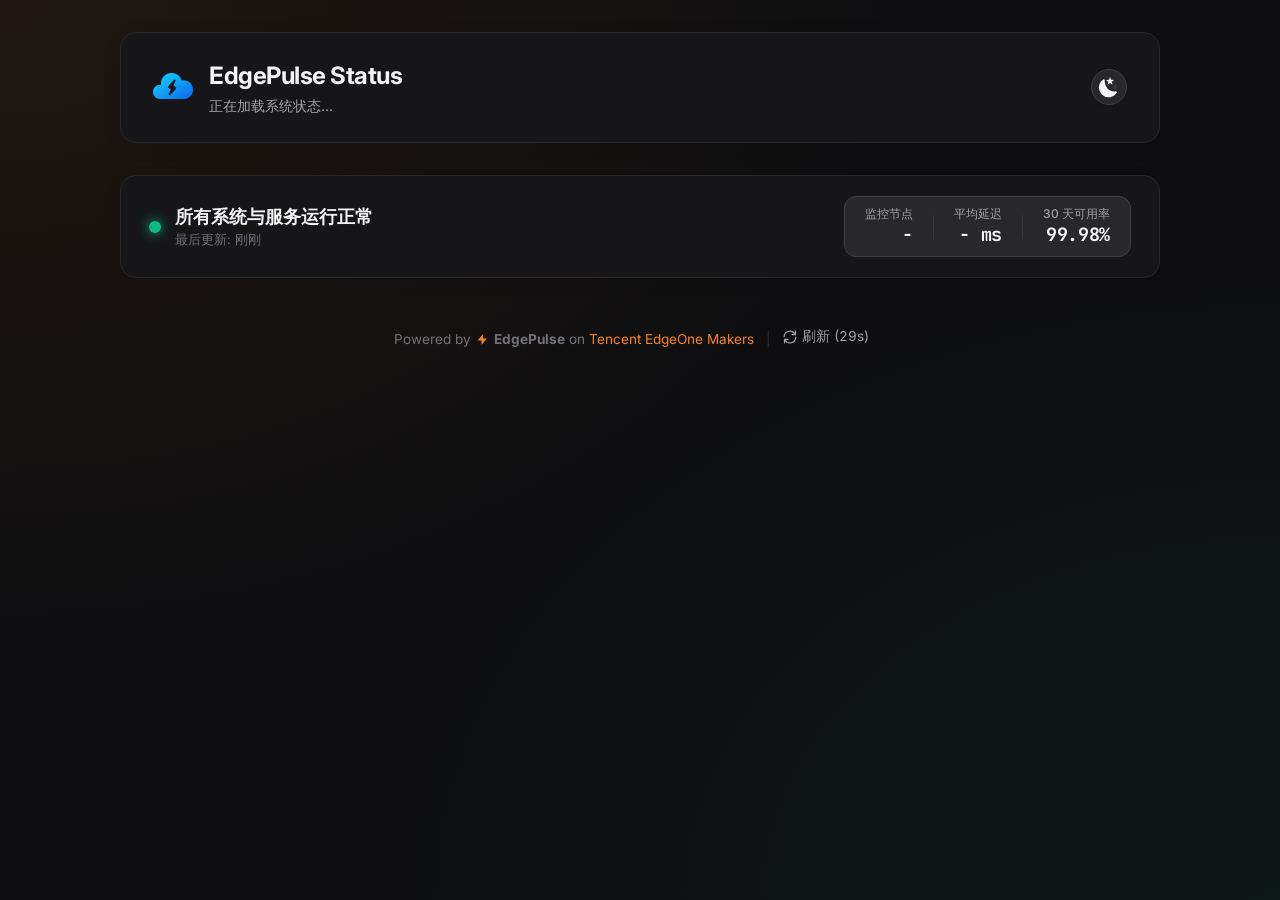
==== commit 661837b0: "refactor(brand): migrate all logo.png references to logo.svg across site favicons, headers, and docs" ====
--- a/index.html
+++ b/index.html
@@ -4,7 +4,7 @@
   <meta charset="UTF-8">
   <meta name="viewport" content="width=device-width, initial-scale=1.0">
   <title id="pageTitle">EdgePulse - 边缘在线监控与服务状态</title>
-  <link rel="shortcut icon" id="siteFavicon" href="/public/images/logo.png">
+  <link rel="shortcut icon" id="siteFavicon" href="/public/images/logo.svg">
   <meta name="description" content="基于 EdgeOne Makers 构建的超低延时、全球多节点 Serverless 状态监控与 Status Page 系统">
   <link rel="stylesheet" href="index.css">
 </head>
@@ -13,7 +13,7 @@
     <!-- Header -->
     <header>
       <div class="brand">
-        <img id="appLogo" src="/public/images/logo.png" width="40" height="40" style="object-fit: contain; vertical-align: middle;">
+        <img id="appLogo" src="/public/images/logo.svg" width="40" height="40" style="object-fit: contain; vertical-align: middle;">
         <div class="brand-info">
           <h1 id="appTitle">EdgePulse Status</h1>
           <p id="appAnnouncement">正在加载系统状态...</p>
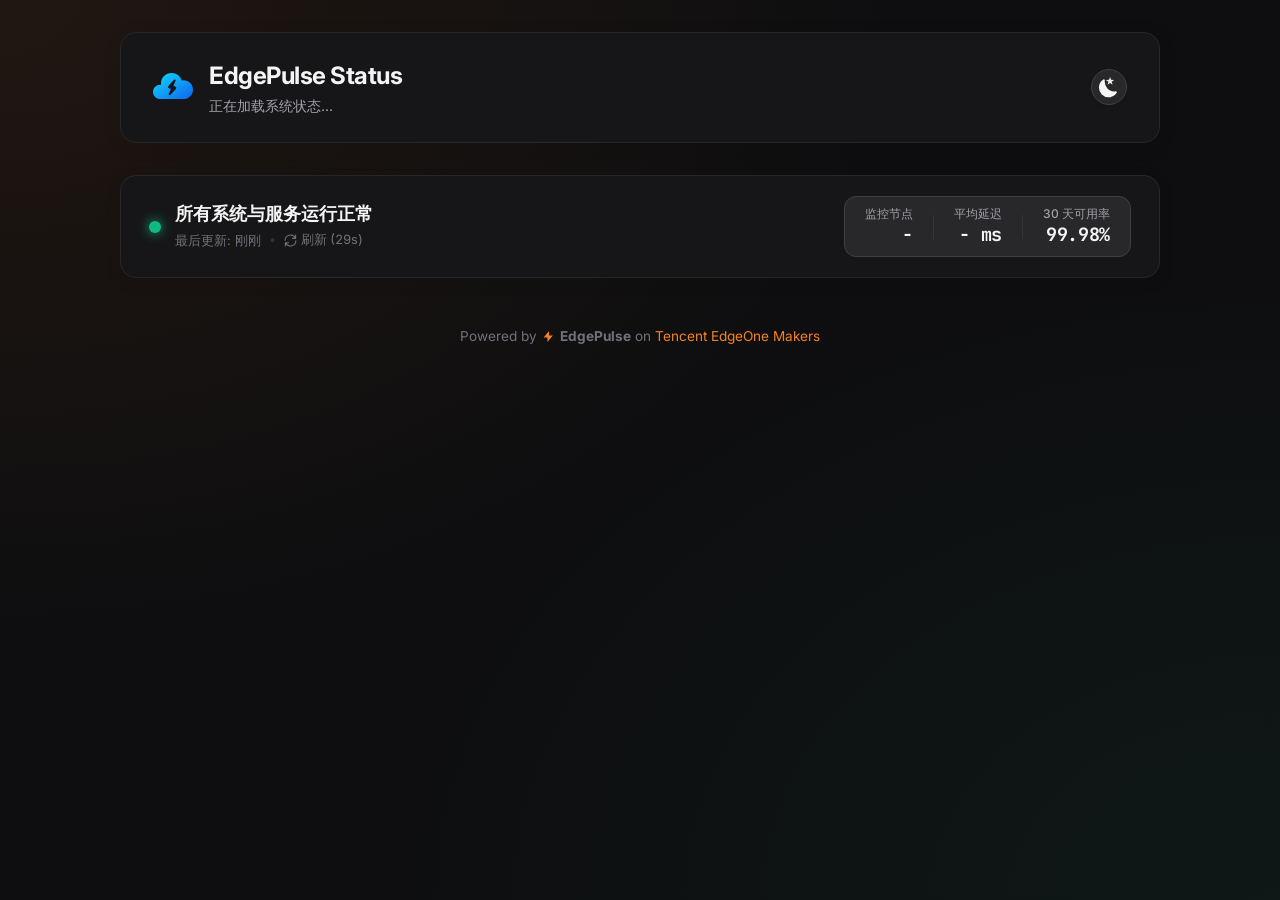
==== commit 95a052c4: "style(index): move refresh button from footer to hero banner next to last updated time" ====
--- a/index.html
+++ b/index.html
@@ -32,7 +32,13 @@
         <div class="status-pulse-dot operational" id="statusDot"></div>
         <div class="hero-status-info">
           <h2 id="overallStatusText">所有系统与服务运行正常</h2>
-          <p id="lastCheckTime">最后更新: 刚刚</p>
+          <div style="display: flex; align-items: center; gap: 0.5rem; margin-top: 0.25rem; flex-wrap: wrap;">
+            <p id="lastCheckTime" style="margin: 0; font-size: 0.8rem; color: var(--text-muted);">最后更新: 刚刚</p>
+            <span style="opacity: 0.3; font-size: 0.8rem; color: var(--text-muted);">•</span>
+            <span id="footerRefreshBtn" onclick="manualRefresh()" style="cursor: pointer; font-size: 0.8rem; color: var(--text-muted); transition: color 0.2s; display: inline-flex; align-items: center; gap: 0.3rem;" onmouseover="this.style.color='var(--color-accent)'" onmouseout="this.style.color='var(--text-muted)'" title="点击立即刷新">
+              <svg width="13" height="13" viewBox="0 0 24 24" fill="none" stroke="currentColor" stroke-width="2" stroke-linecap="round" stroke-linejoin="round" style="vertical-align: -0.15em;"><path d="M21.5 2v6h-6M2.5 22v-6h6M2 11.5a10 10 0 0 1 18.8-4.3M22 12.5a10 10 0 0 1-18.8 4.3"/></svg> <span id="countdownText" style="display: inline-block; min-width: 78px; text-align: left; font-variant-numeric: tabular-nums;">刷新 (30s)</span>
+            </span>
+          </div>
         </div>
       </div>
 
@@ -67,10 +73,6 @@
           <span style="margin: 0 0.5rem; opacity: 0.3;">|</span>
           <a id="icpText" href="https://beian.miit.gov.cn/" target="_blank" rel="noopener" style="color: var(--text-secondary); text-decoration: none;"></a>
         </span>
-        <span style="margin: 0 0.5rem; opacity: 0.3;">|</span>
-        <span id="footerRefreshBtn" onclick="manualRefresh()" style="cursor: pointer; color: var(--text-secondary); transition: color 0.2s; display: inline-flex; align-items: center; gap: 0.3rem;" onmouseover="this.style.color='var(--color-accent)'" onmouseout="this.style.color='var(--text-secondary)'" title="点击立即刷新">
-          <svg width="14" height="14" viewBox="0 0 24 24" fill="none" stroke="currentColor" stroke-width="2" stroke-linecap="round" stroke-linejoin="round" style="vertical-align: -0.15em;"><path d="M21.5 2v6h-6M2.5 22v-6h6M2 11.5a10 10 0 0 1 18.8-4.3M22 12.5a10 10 0 0 1-18.8 4.3"/></svg> <span id="countdownText" style="display: inline-block; min-width: 84px; text-align: left; font-variant-numeric: tabular-nums;">刷新 (30s)</span>
-        </span>
       </p>
     </footer>
   </div>
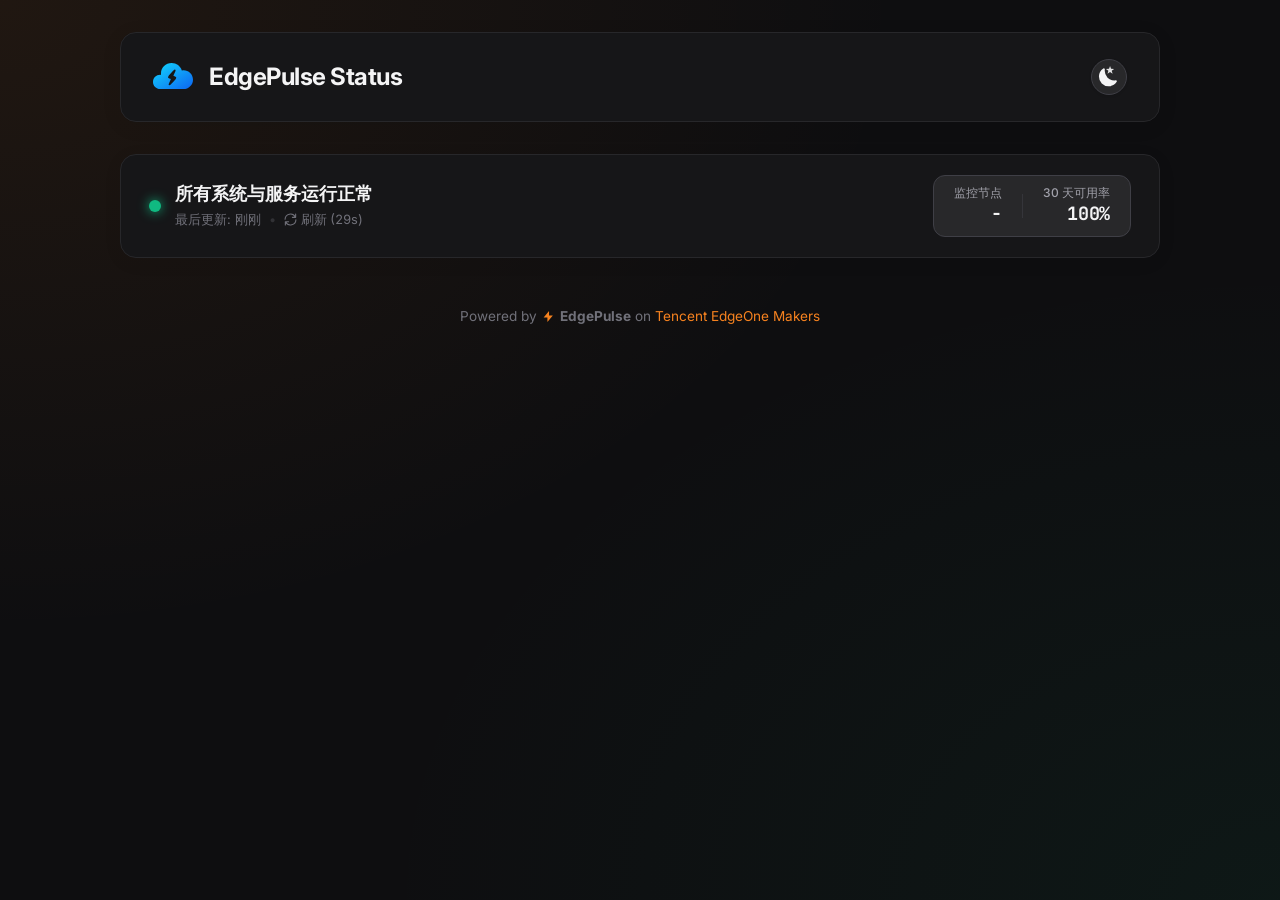
==== commit 02b7046d: "fix(ui): hide persistent loading announcement, remove average latency and sparkline, and fix badge s" ====
--- a/index.html
+++ b/index.html
@@ -16,7 +16,7 @@
         <img id="appLogo" src="/public/images/logo.svg" width="40" height="40" style="object-fit: contain; vertical-align: middle;">
         <div class="brand-info">
           <h1 id="appTitle">EdgePulse Status</h1>
-          <p id="appAnnouncement">正在加载系统状态...</p>
+          <p id="appAnnouncement" style="display: none;"></p>
         </div>
       </div>
       <div class="header-controls">
@@ -49,13 +49,8 @@
         </div>
         <div class="metric-inline-divider"></div>
         <div class="metric-inline-item">
-          <span class="metric-inline-label">平均延迟</span>
-          <span class="metric-inline-value" id="avgLatencyValue">- ms</span>
-        </div>
-        <div class="metric-inline-divider"></div>
-        <div class="metric-inline-item">
           <span class="metric-inline-label">30 天可用率</span>
-          <span class="metric-inline-value" id="overallSlaValue">99.98%</span>
+          <span class="metric-inline-value" id="overallSlaValue">100%</span>
         </div>
       </div>
     </section>
